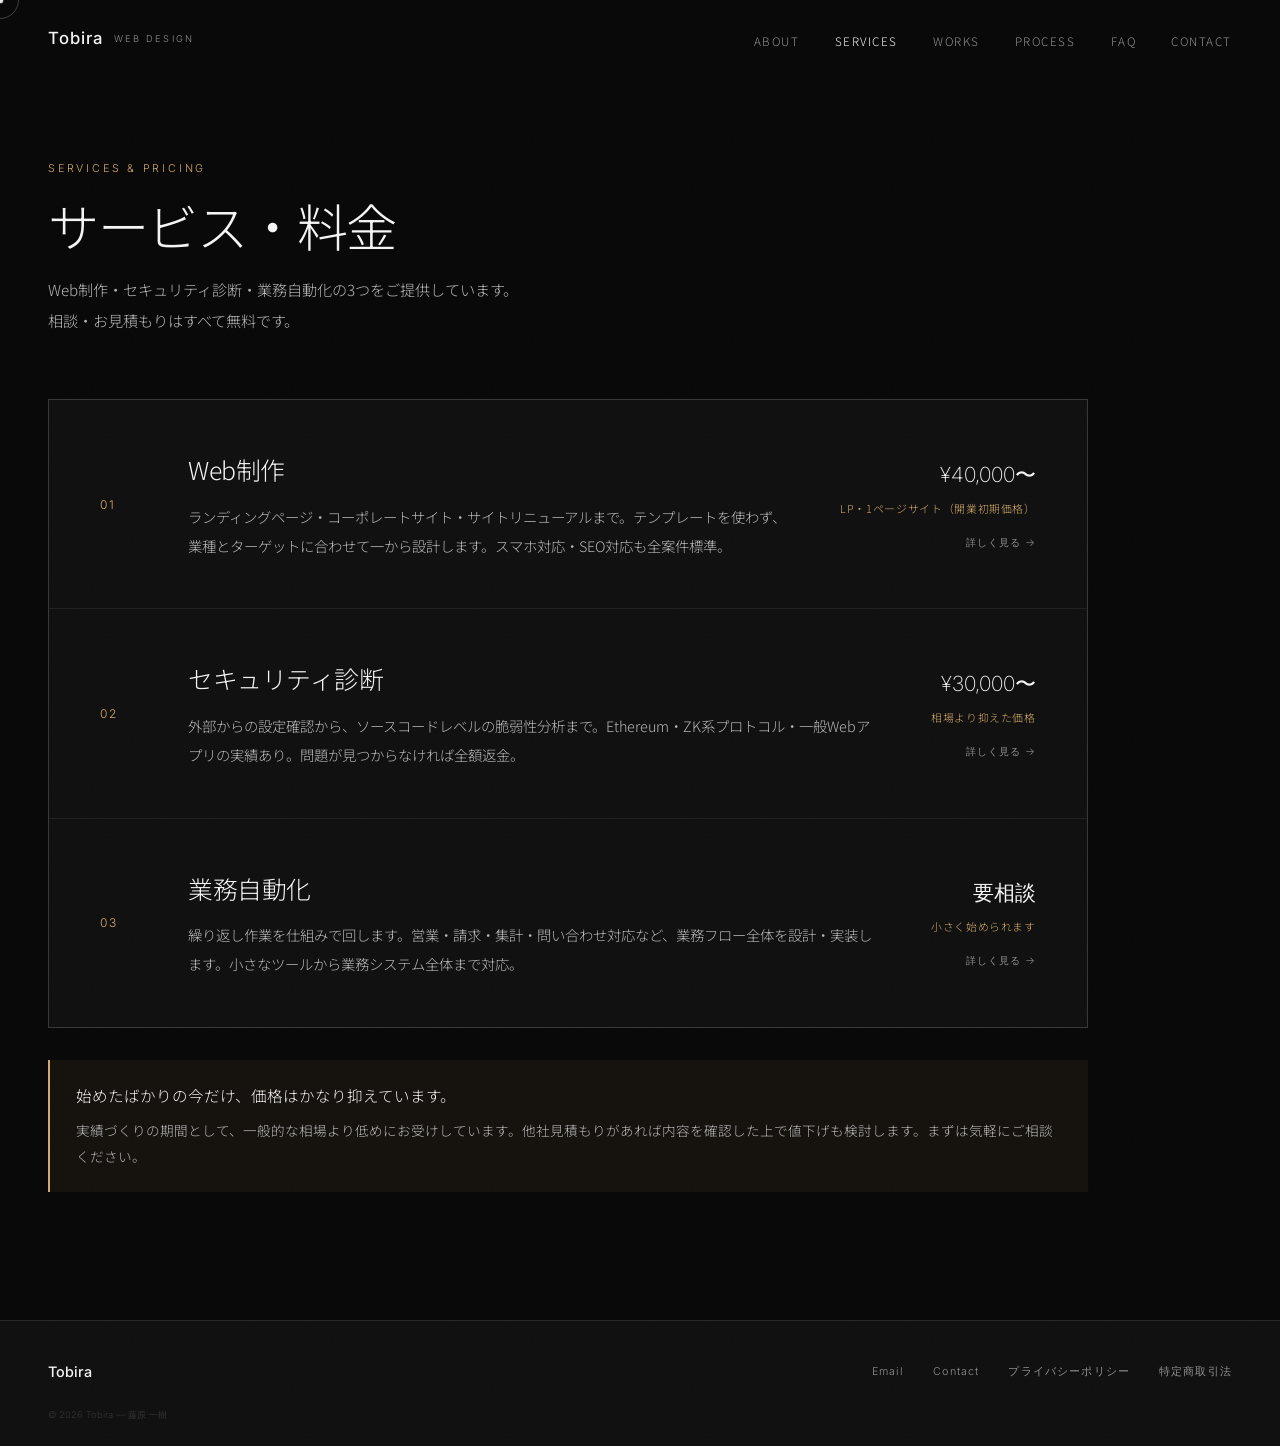
==== services/index.html @ 890e174b "サービスページ統合・デザイン刷新・法的ページ追加 - Services nav → services/index.html（3サービス一覧ハブ） - index.html: サービス→実績の順に変更、" ====
<!DOCTYPE html>
<html lang="ja">
<head>
  <meta charset="UTF-8">
  <meta name="viewport" content="width=device-width, initial-scale=1.0">
  <title>Services — Tobira</title>
  <meta name="description" content="TobiraのサービスはWeb制作・セキュリティ診断・業務自動化の3つ。相談・見積もり無料。">
  <meta http-equiv="X-Content-Type-Options" content="nosniff">
  <meta http-equiv="Referrer-Policy" content="strict-origin-when-cross-origin">
  <link rel="preconnect" href="https://fonts.googleapis.com">
  <link href="https://fonts.googleapis.com/css2?family=Noto+Sans+JP:wght@300;400;500&family=Inter:wght@200;300;400;500;600&display=swap" rel="stylesheet">
  <style>
    *, *::before, *::after { box-sizing: border-box; margin: 0; padding: 0; }
    :root {
      --bg:#080808;--bg2:#101010;--bg3:#1a1a1a;
      --border:rgba(255,255,255,0.10);
      --text:#e0e0e0;--muted:#909090;--muted2:#b8b8b8;
      --accent:#d4aa6a;--white:#f5f5f5;
      --mono:'Inter',sans-serif;--sans:'Noto Sans JP','Inter',sans-serif;
    }
    html { scroll-behavior: smooth; }
    body { background:var(--bg);color:var(--text);font-family:var(--sans);font-weight:300;line-height:1.75;-webkit-font-smoothing:antialiased;cursor:none; }
    .grain { position:fixed;inset:-200%;width:500%;height:500%;background-image:url("data:image/svg+xml,<svg xmlns='http://www.w3.org/2000/svg' width='200' height='200'><filter id='n'><feTurbulence type='fractalNoise' baseFrequency='0.85' numOctaves='4' stitchTiles='stitch'/><feColorMatrix type='saturate' values='0'/></filter><rect width='200' height='200' filter='url(%23n)' opacity='1'/></svg>");opacity:0.022;pointer-events:none;z-index:9998;animation:grain 7s steps(10) infinite; }
    @keyframes grain { 0%{transform:translate(0,0)}10%{transform:translate(-3%,-8%)}25%{transform:translate(-12%,5%)}37%{transform:translate(6%,-20%)}50%{transform:translate(-4%,20%)}62%{transform:translate(-12%,8%)}75%{transform:translate(12%,-2%)}87%{transform:translate(2%,14%)} }
    .cursor { position:fixed;width:7px;height:7px;background:var(--white);border-radius:50%;pointer-events:none;z-index:10000;transform:translate(-50%,-50%);transition:width .18s,height .18s;mix-blend-mode:difference; }
    .cursor-ring { position:fixed;width:38px;height:38px;border:1px solid rgba(255,255,255,0.22);border-radius:50%;pointer-events:none;z-index:10000;transform:translate(-50%,-50%);transition:width .25s,height .25s,border-color .25s,left .08s linear,top .08s linear; }
    .cursor.grow { width:14px;height:14px; } .cursor-ring.grow { width:58px;height:58px;border-color:rgba(212,170,106,0.4); }
    @media (max-width:768px) { .cursor,.cursor-ring { display:none; } }
    nav { position:fixed;top:0;left:0;right:0;z-index:100;display:flex;justify-content:space-between;align-items:center;padding:1.5rem 3rem;transition:border-color .4s,background .4s;border-bottom:1px solid transparent; }
    nav.scrolled { background:rgba(8,8,8,.92);backdrop-filter:blur(20px);border-color:var(--border); }
    .nav-logo { font-family:var(--mono);font-size:1.05rem;font-weight:500;letter-spacing:.06em;color:var(--white);text-decoration:none; }
    .nav-logo span { font-size:.58rem;font-weight:300;letter-spacing:.22em;color:var(--muted);margin-left:.7rem;text-transform:uppercase;vertical-align:middle; }
    .nav-links { display:flex;gap:2.2rem;list-style:none; }
    .nav-links a { font-size:.73rem;letter-spacing:.13em;color:var(--muted);text-decoration:none;text-transform:uppercase;transition:color .2s; }
    .nav-links a:hover,.nav-links a.active { color:var(--white); }
    @media (max-width:768px) { nav { padding:1.2rem 1.5rem; } .nav-links { display:none; } }

    section { padding:10rem 3rem 8rem; }
    .section-label { font-family:var(--mono);font-size:.67rem;letter-spacing:.26em;text-transform:uppercase;color:var(--accent);margin-bottom:1.1rem; }
    .section-title { font-size:clamp(2rem,4vw,3.2rem);font-weight:300;color:var(--white);letter-spacing:-.025em;margin-bottom:1.2rem;line-height:1.15; }
    .section-sub { font-size:.95rem;color:var(--muted2);margin-bottom:4rem;line-height:2; }
    .fade-in { opacity:0;transform:translateY(28px);transition:opacity .75s ease,transform .75s ease; }
    .fade-in.visible { opacity:1;transform:none; }

    .services-hub { display:grid;grid-template-columns:1fr;gap:1px;background:var(--border);border:1px solid var(--border);max-width:1040px; }
    .service-row {
      background:var(--bg2);display:grid;grid-template-columns:2.5rem 1fr auto;
      align-items:center;gap:3rem;padding:3rem 3.2rem;
      text-decoration:none;color:var(--text);
      transition:background .25s;position:relative;overflow:hidden;
    }
    .service-row::after { content:'';position:absolute;bottom:0;left:0;width:0;height:2px;background:var(--accent);transition:width .4s ease; }
    .service-row:hover { background:var(--bg3); }
    .service-row:hover::after { width:100%; }
    .service-row-num { font-family:var(--mono);font-size:.75rem;color:var(--accent);letter-spacing:.14em; }
    .service-row-body {}
    .service-row-title { font-size:1.55rem;font-weight:300;color:var(--white);letter-spacing:-.02em;margin-bottom:.7rem; }
    .service-row-desc { font-size:.9rem;color:var(--muted2);line-height:2; }
    .service-row-right { text-align:right;flex-shrink:0; }
    .service-row-price { font-family:var(--mono);font-size:1.3rem;font-weight:200;color:var(--white);white-space:nowrap; }
    .service-row-note { font-size:.68rem;color:var(--accent);letter-spacing:.06em;margin-top:.35rem; }
    .service-row-cta { font-family:var(--mono);font-size:.65rem;letter-spacing:.1em;color:var(--muted);margin-top:1rem;transition:color .2s,transform .2s;display:block; }
    .service-row:hover .service-row-cta { color:var(--accent);transform:translateX(4px); }
    @media (max-width:768px) {
      .service-row { grid-template-columns:1fr;gap:1.2rem;padding:2.2rem 1.8rem; }
      .service-row-right { text-align:left; }
      section { padding:7rem 1.5rem 5rem; }
    }

    .pricing-note { max-width:1040px;margin-top:2rem;padding:1.4rem 1.6rem;border-left:2px solid var(--accent);background:rgba(212,170,106,.06); }
    .pricing-note-title { font-size:.97rem;color:var(--white);margin-bottom:.5rem;line-height:1.7; }
    .pricing-note-text { font-size:.85rem;color:var(--muted2);line-height:1.95; }

    footer { padding:2.4rem 3rem 1.4rem;border-top:1px solid var(--border);background:var(--bg2); }
    .footer-main { display:flex;justify-content:space-between;align-items:center;flex-wrap:wrap;gap:1rem;margin-bottom:1.4rem; }
    .footer-brand { font-family:var(--mono);font-size:.9rem;font-weight:500;color:var(--white); }
    .footer-links { display:flex;gap:1.8rem;align-items:center;flex-wrap:wrap; }
    .footer-links a { font-family:var(--mono);font-size:.67rem;letter-spacing:.11em;color:var(--muted);text-decoration:none;transition:color .2s; }
    .footer-links a:hover { color:var(--white); }
    .footer-copy { font-family:var(--mono);font-size:.58rem;color:#333;margin-top:.5rem; }
    @media (max-width:768px) { footer { padding:2rem 1.5rem 1rem; } .footer-main { flex-direction:column;align-items:flex-start; } }
  </style>
</head>
<body>
<div class="grain"></div>
<div class="cursor" id="cursor"></div>
<div class="cursor-ring" id="cursorRing"></div>
<nav id="nav">
  <a class="nav-logo" href="/">Tobira<span>Web Design</span></a>
  <ul class="nav-links">
    <li><a href="../about.html">About</a></li>
    <li><a href="index.html" class="active">Services</a></li>
    <li><a href="../works.html">Works</a></li>
    <li><a href="../process.html">Process</a></li>
    <li><a href="../faq.html">FAQ</a></li>
    <li><a href="../contact.html">Contact</a></li>
  </ul>
</nav>
<section>
  <div class="fade-in">
    <p class="section-label">Services &amp; Pricing</p>
    <h2 class="section-title">サービス・料金</h2>
    <p class="section-sub">Web制作・セキュリティ診断・業務自動化の3つをご提供しています。<br>相談・お見積もりはすべて無料です。</p>
  </div>
  <div class="services-hub fade-in">
    <a href="web.html" class="service-row">
      <div class="service-row-num">01</div>
      <div class="service-row-body">
        <div class="service-row-title">Web制作</div>
        <div class="service-row-desc">ランディングページ・コーポレートサイト・サイトリニューアルまで。テンプレートを使わず、業種とターゲットに合わせて一から設計します。スマホ対応・SEO対応も全案件標準。</div>
      </div>
      <div class="service-row-right">
        <div class="service-row-price">¥40,000〜</div>
        <div class="service-row-note">LP・1ページサイト（開業初期価格）</div>
        <span class="service-row-cta">詳しく見る →</span>
      </div>
    </a>
    <a href="security.html" class="service-row">
      <div class="service-row-num">02</div>
      <div class="service-row-body">
        <div class="service-row-title">セキュリティ診断</div>
        <div class="service-row-desc">外部からの設定確認から、ソースコードレベルの脆弱性分析まで。Ethereum・ZK系プロトコル・一般Webアプリの実績あり。問題が見つからなければ全額返金。</div>
      </div>
      <div class="service-row-right">
        <div class="service-row-price">¥30,000〜</div>
        <div class="service-row-note">相場より抑えた価格</div>
        <span class="service-row-cta">詳しく見る →</span>
      </div>
    </a>
    <a href="automation.html" class="service-row">
      <div class="service-row-num">03</div>
      <div class="service-row-body">
        <div class="service-row-title">業務自動化</div>
        <div class="service-row-desc">繰り返し作業を仕組みで回します。営業・請求・集計・問い合わせ対応など、業務フロー全体を設計・実装します。小さなツールから業務システム全体まで対応。</div>
      </div>
      <div class="service-row-right">
        <div class="service-row-price">要相談</div>
        <div class="service-row-note">小さく始められます</div>
        <span class="service-row-cta">詳しく見る →</span>
      </div>
    </a>
  </div>
  <div class="pricing-note fade-in">
    <div class="pricing-note-title">始めたばかりの今だけ、価格はかなり抑えています。</div>
    <div class="pricing-note-text">実績づくりの期間として、一般的な相場より低めにお受けしています。他社見積もりがあれば内容を確認した上で値下げも検討します。まずは気軽にご相談ください。</div>
  </div>
</section>
<footer>
  <div class="footer-main">
    <div class="footer-brand">Tobira</div>
    <div class="footer-links">
      <a href="mailto:tobira.webdesign@gmail.com">Email</a>
      <a href="../contact.html">Contact</a>
      <a href="../privacy.html">プライバシーポリシー</a>
      <a href="../tokushoho.html">特定商取引法</a>
    </div>
  </div>
  <div class="footer-copy">© 2026 Tobira — 藤原 一樹</div>
</footer>
<script>
  const nav=document.getElementById('nav');
  window.addEventListener('scroll',()=>{ nav.classList.toggle('scrolled',window.scrollY>40); });
  const io=new IntersectionObserver(entries=>{entries.forEach(e=>{if(e.isIntersecting){e.target.classList.add('visible');io.unobserve(e.target);}});},{threshold:0.08});
  document.querySelectorAll('.fade-in').forEach(el=>io.observe(el));
  const cursor=document.getElementById('cursor'),ring=document.getElementById('cursorRing');
  if(cursor&&ring){let mx=0,my=0,rx=0,ry=0;document.addEventListener('mousemove',e=>{mx=e.clientX;my=e.clientY;});(function loop(){rx+=(mx-rx)*.14;ry+=(my-ry)*.14;cursor.style.left=mx+'px';cursor.style.top=my+'px';ring.style.left=rx+'px';ring.style.top=ry+'px';requestAnimationFrame(loop);})();document.querySelectorAll('a,button').forEach(el=>{el.addEventListener('mouseenter',()=>{cursor.classList.add('grow');ring.classList.add('grow');});el.addEventListener('mouseleave',()=>{cursor.classList.remove('grow');ring.classList.remove('grow');});});document.addEventListener('mouseleave',()=>{cursor.style.opacity='0';ring.style.opacity='0';});document.addEventListener('mouseenter',()=>{cursor.style.opacity='1';ring.style.opacity='1';});}
</script>
</body>
</html>
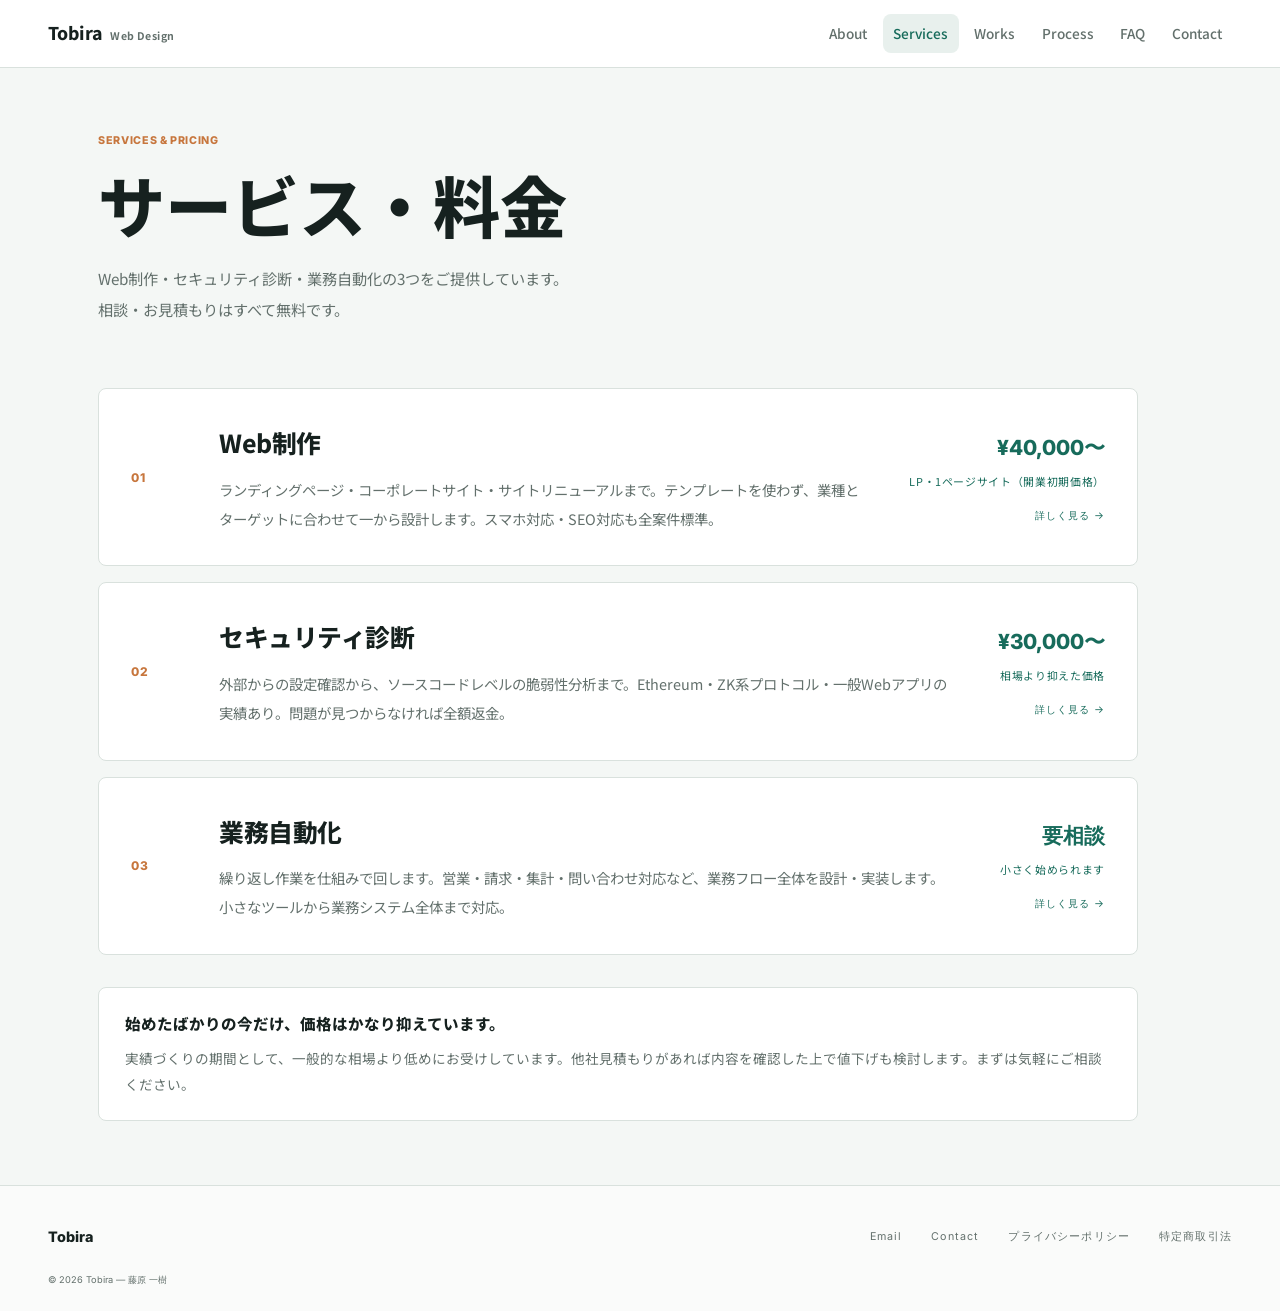
==== commit 718fa47a: "Apply shared light theme across Tobira pages" ====
--- a/services/index.html
+++ b/services/index.html
@@ -80,6 +80,7 @@
     .footer-copy { font-family:var(--mono);font-size:.58rem;color:#333;margin-top:.5rem; }
     @media (max-width:768px) { footer { padding:2rem 1.5rem 1rem; } .footer-main { flex-direction:column;align-items:flex-start; } }
   </style>
+  <link rel="stylesheet" href="/tobira-theme.css">
 </head>
 <body>
 <div class="grain"></div>
--- a/tobira-theme.css
+++ b/tobira-theme.css
@@ -0,0 +1,452 @@
+/* Tobira shared light theme aligned with かんたん予約ページ */
+:root {
+  --bg: #f4f7f5 !important;
+  --bg2: #ffffff !important;
+  --bg3: #f8fbf9 !important;
+  --border: #d9e1dd !important;
+  --text: #16211f !important;
+  --muted: #63706c !important;
+  --muted2: #4f5d59 !important;
+  --accent: #176b5b !important;
+  --accent2: #c7763d !important;
+  --white: #16211f !important;
+  --shadow: 0 16px 40px rgba(20, 43, 38, 0.1);
+}
+
+html {
+  background: var(--bg);
+}
+
+body {
+  background: var(--bg) !important;
+  color: var(--text) !important;
+  cursor: auto !important;
+  font-weight: 400 !important;
+}
+
+.grain,
+.cursor,
+.cursor-ring,
+.hero-orb,
+.hero-grid,
+.hero-bg-text {
+  display: none !important;
+}
+
+a {
+  color: var(--accent);
+}
+
+nav {
+  position: sticky !important;
+  top: 0 !important;
+  left: 0;
+  right: 0;
+  z-index: 100;
+  display: flex;
+  align-items: center;
+  justify-content: space-between;
+  gap: 1rem;
+  min-height: 68px;
+  padding: 0.85rem clamp(1rem, 4vw, 3rem) !important;
+  background: rgba(255, 255, 255, 0.94) !important;
+  border-bottom: 1px solid var(--border) !important;
+  backdrop-filter: blur(16px);
+}
+
+nav.scrolled {
+  background: rgba(255, 255, 255, 0.96) !important;
+  border-color: var(--border) !important;
+}
+
+.nav-logo {
+  display: inline-flex !important;
+  align-items: baseline;
+  gap: 0.45rem !important;
+  color: var(--text) !important;
+  font-family: var(--sans) !important;
+  font-size: 1.1rem !important;
+  font-weight: 800 !important;
+  letter-spacing: 0 !important;
+  text-decoration: none;
+}
+
+.nav-logo span {
+  color: var(--muted) !important;
+  font-size: 0.66rem !important;
+  font-weight: 700 !important;
+  letter-spacing: 0.04em !important;
+  margin-left: 0 !important;
+  text-transform: none !important;
+}
+
+.nav-links,
+.nav-right {
+  display: flex !important;
+  align-items: center;
+  flex-wrap: wrap;
+  gap: 0.35rem !important;
+  list-style: none;
+}
+
+.nav-links a,
+.nav-back,
+.nav-contact {
+  display: inline-flex !important;
+  align-items: center;
+  justify-content: center;
+  min-height: 36px;
+  border: 0 !important;
+  border-radius: 8px;
+  padding: 0.45rem 0.65rem !important;
+  background: transparent !important;
+  color: var(--muted) !important;
+  font-family: var(--sans) !important;
+  font-size: 0.85rem !important;
+  font-weight: 500;
+  letter-spacing: 0 !important;
+  text-decoration: none;
+  text-transform: none !important;
+  transition: background 0.2s, color 0.2s;
+}
+
+.nav-links a:hover,
+.nav-links a.active,
+.nav-back:hover,
+.nav-contact:hover {
+  background: #e8f0ed !important;
+  color: var(--accent) !important;
+}
+
+main,
+section,
+#hero,
+#services,
+#process,
+#contact {
+  max-width: 1180px;
+  margin: 0 auto !important;
+  padding: clamp(2.5rem, 5vw, 4rem) clamp(1rem, 4vw, 3rem) !important;
+  background: transparent !important;
+  border: 0 !important;
+}
+
+#hero {
+  min-height: auto !important;
+  display: block !important;
+  overflow: visible !important;
+}
+
+.hero-eyebrow,
+.section-label,
+.page-label,
+.service-num,
+.service-row-num,
+.process-num {
+  color: var(--accent2) !important;
+  font-weight: 800 !important;
+  letter-spacing: 0.06em !important;
+}
+
+.hero-eyebrow,
+.hero-title,
+.hero-sub,
+.hero-cta {
+  opacity: 1 !important;
+  animation: none !important;
+}
+
+.hero-title,
+.section-title,
+.page-title,
+.cta-title {
+  color: var(--text) !important;
+  font-weight: 800 !important;
+  letter-spacing: 0 !important;
+  line-height: 1.08 !important;
+}
+
+.hero-title {
+  font-size: clamp(2.2rem, 7vw, 4.5rem) !important;
+}
+
+.section-title {
+  font-size: clamp(2.1rem, 6vw, 4.2rem) !important;
+  margin-bottom: 1.4rem !important;
+}
+
+.hero-title em,
+.hero-sub,
+.section-sub,
+.page-sub,
+.cta-sub,
+.about-body,
+.service-desc,
+.service-row-desc,
+.process-desc,
+.pricing-note-text,
+.faq-a,
+p,
+li {
+  color: var(--muted) !important;
+}
+
+.about-body strong,
+.service-name,
+.service-row-title,
+.process-title,
+.pricing-note-title,
+.stat-num,
+.faq-q,
+.level-title,
+.auto-title {
+  color: var(--text) !important;
+  font-weight: 800 !important;
+}
+
+.fade-in,
+.fade-in.visible {
+  opacity: 1 !important;
+  transform: none !important;
+}
+
+.services-hub,
+.services-grid,
+.about-grid,
+.process-list,
+.faq-list {
+  max-width: 1040px;
+}
+
+.services-hub,
+.services-grid {
+  gap: 1rem !important;
+  background: transparent !important;
+  border: 0 !important;
+}
+
+.service-row,
+.service-card,
+.service-cat,
+.work-card,
+.level-card,
+.auto-item,
+.pricing-note,
+.faq-list,
+.contact-wrap,
+.conversion-band {
+  border: 1px solid var(--border) !important;
+  border-radius: 8px !important;
+  background: var(--bg2) !important;
+  box-shadow: none;
+}
+
+.service-row,
+.service-card,
+.service-cat,
+.work-card,
+.level-card,
+.auto-item {
+  padding: clamp(1.3rem, 3vw, 2rem) !important;
+}
+
+.service-row:hover,
+.service-card:hover,
+.service-cat:hover,
+.work-card:hover {
+  background: var(--bg2) !important;
+  border-color: rgba(23, 107, 91, 0.35) !important;
+  box-shadow: var(--shadow);
+}
+
+.service-row::after,
+.service-card::after,
+.service-cat::after,
+.work-card::after {
+  display: none !important;
+}
+
+.service-price,
+.service-row-price,
+.service-cat-price {
+  color: var(--accent) !important;
+  font-weight: 800 !important;
+}
+
+.service-row-note,
+.service-row-cta,
+.service-cat-note,
+.service-cat-cta,
+.work-link {
+  color: var(--accent) !important;
+}
+
+.service-cat-title,
+.work-title {
+  color: var(--text) !important;
+  font-weight: 800 !important;
+}
+
+.service-cat-desc,
+.work-desc {
+  color: var(--muted) !important;
+}
+
+.stat-item,
+.process-item,
+.faq-item,
+.law-table tr {
+  border-color: var(--border) !important;
+}
+
+.faq-list {
+  padding: 0 1.2rem;
+}
+
+.faq-q {
+  cursor: pointer !important;
+}
+
+.btn,
+.btn-primary,
+.btn-outline,
+.btn-cta,
+.submit-btn,
+.work-button,
+.nav-contact {
+  min-height: 44px;
+  border: 1px solid var(--accent) !important;
+  border-radius: 8px !important;
+  padding: 0.75rem 1rem !important;
+  background: var(--accent) !important;
+  color: #fff !important;
+  font-family: var(--sans) !important;
+  font-size: 0.95rem !important;
+  font-weight: 800 !important;
+  letter-spacing: 0 !important;
+  text-transform: none !important;
+  text-decoration: none;
+  cursor: pointer !important;
+}
+
+.btn:hover,
+.btn-primary:hover,
+.btn-outline:hover,
+.btn-cta:hover,
+.submit-btn:hover,
+.work-button:hover,
+.nav-contact:hover {
+  background: #0f4a3f !important;
+  border-color: #0f4a3f !important;
+  color: #fff !important;
+}
+
+.work-button--ghost,
+.nav-back {
+  border-color: #e8f0ed !important;
+  background: #e8f0ed !important;
+  color: var(--accent) !important;
+}
+
+.work-button--ghost:hover,
+.nav-back:hover {
+  background: #dce9e4 !important;
+  border-color: #dce9e4 !important;
+  color: var(--accent) !important;
+}
+
+.cta-section {
+  background: transparent !important;
+}
+
+.contact-form,
+form {
+  max-width: 720px;
+}
+
+.form-row label {
+  color: var(--muted) !important;
+  font-family: var(--sans) !important;
+  font-size: 0.88rem !important;
+  font-weight: 800 !important;
+  letter-spacing: 0 !important;
+  text-transform: none !important;
+}
+
+.form-row input,
+.form-row select,
+.form-row textarea,
+input,
+select,
+textarea {
+  border: 1px solid var(--border) !important;
+  border-radius: 8px !important;
+  background: #fff !important;
+  color: var(--text) !important;
+  font-family: var(--sans) !important;
+  font-weight: 400 !important;
+}
+
+.form-row input:focus,
+.form-row select:focus,
+.form-row textarea:focus,
+input:focus,
+select:focus,
+textarea:focus {
+  border-color: rgba(23, 107, 91, 0.45) !important;
+  box-shadow: 0 0 0 3px rgba(23, 107, 91, 0.1);
+  outline: none;
+}
+
+.form-row select option {
+  background: #fff !important;
+  color: var(--text) !important;
+}
+
+.law-table th {
+  color: var(--muted) !important;
+  font-weight: 800 !important;
+}
+
+.law-table td {
+  color: var(--text) !important;
+}
+
+footer {
+  border-top: 1px solid var(--border) !important;
+  background: rgba(255, 255, 255, 0.55) !important;
+}
+
+.footer-brand {
+  color: var(--text) !important;
+  font-weight: 800 !important;
+}
+
+.footer-links a {
+  color: var(--muted) !important;
+}
+
+.footer-links a:hover {
+  color: var(--accent) !important;
+}
+
+.footer-copy {
+  color: var(--muted) !important;
+}
+
+@media (max-width: 768px) {
+  nav {
+    align-items: flex-start;
+    flex-direction: column;
+    padding: 1rem 1.25rem !important;
+  }
+
+  .nav-links,
+  .nav-right {
+    gap: 0.2rem !important;
+  }
+
+  .service-row {
+    grid-template-columns: 1fr !important;
+  }
+}
